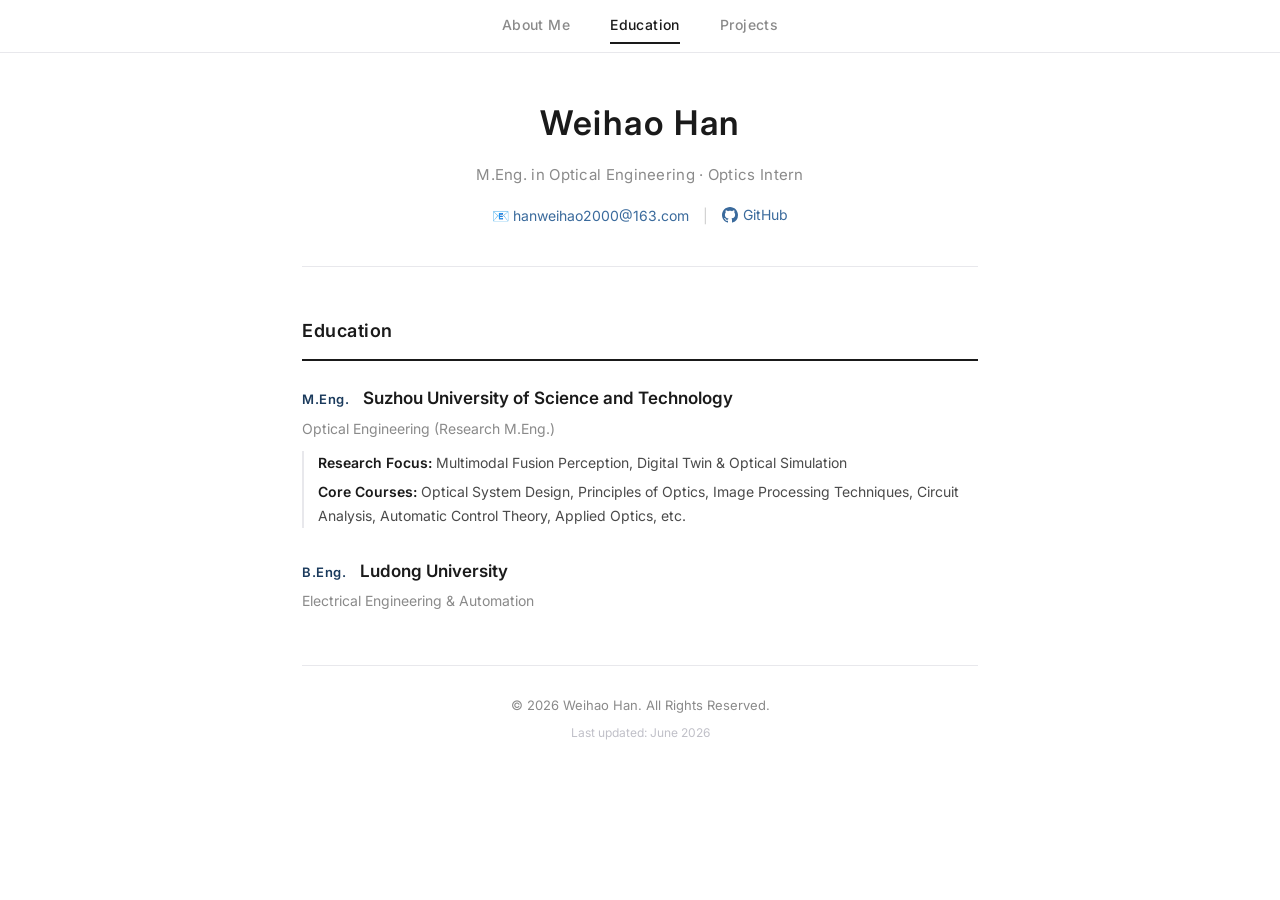
==== education.html @ 5af1f43f "Initial commit: Personal academic homepage" ====
<!DOCTYPE html>
<html lang="en">
<head>
  <meta charset="UTF-8">
  <meta name="viewport" content="width=device-width, initial-scale=1.0">
  <title>Education | Weihao Han</title>
  <link rel="stylesheet" href="style.css">
  <link rel="preconnect" href="https://fonts.googleapis.com">
  <link rel="preconnect" href="https://fonts.gstatic.com" crossorigin>
  <link href="https://fonts.googleapis.com/css2?family=Inter:wght@300;400;500;600;700&family=Noto+Sans+SC:wght@300;400;500;600;700&display=swap" rel="stylesheet">
</head>
<body>

  <nav class="nav">
    <div class="nav-inner">
      <a href="index.html" class="nav-link">About Me</a>
      <a href="education.html" class="nav-link active">Education</a>
      <a href="projects.html" class="nav-link">Projects</a>
    </div>
  </nav>

  <div class="container">

    <header class="header">
      <h1 class="name">Weihao Han</h1>
      <p class="subtitle">M.Eng. in Optical Engineering · Optics Intern</p>
      <div class="contact">
        <span class="contact-item">📧 <a href="mailto:hanweihao2000@163.com">hanweihao2000@163.com</a></span>
        <span class="contact-divider">|</span>
        <span class="contact-item">
          <a href="https://github.com/azure-souls" target="_blank" class="github-link">
            <svg class="github-icon" width="16" height="16" viewBox="0 0 16 16" fill="currentColor"><path d="M8 0C3.58 0 0 3.58 0 8c0 3.54 2.29 6.53 5.47 7.59.4.07.55-.17.55-.38 0-.19-.01-.82-.01-1.49-2.01.37-2.53-.49-2.69-.94-.09-.23-.48-.94-.82-1.13-.28-.15-.68-.52-.01-.53.63-.01 1.08.58 1.23.82.72 1.21 1.87.87 2.33.66.07-.52.28-.87.51-1.07-1.78-.2-3.64-.89-3.64-3.95 0-.87.31-1.59.82-2.15-.08-.2-.36-1.02.08-2.12 0 0 .67-.21 2.2.82.64-.18 1.32-.27 2-.27.68 0 1.36.09 2 .27 1.53-1.04 2.2-.82 2.2-.82.44 1.1.16 1.92.08 2.12.51.56.82 1.27.82 2.15 0 3.07-1.87 3.75-3.65 3.95.29.25.54.73.54 1.48 0 1.07-.01 1.93-.01 2.2 0 .21.15.46.55.38A8.013 8.013 0 0016 8c0-4.42-3.58-8-8-8z"/></svg>
            GitHub
          </a>
        </span>
      </div>
    </header>

    <section class="section" id="education">
      <h2 class="section-title">Education</h2>
      <div class="edu-item">
        <div class="edu-header">
          <span class="edu-degree">M.Eng.</span>
          <span class="edu-school">Suzhou University of Science and Technology</span>
        </div>
        <div class="edu-major">Optical Engineering (Research M.Eng.)</div>
        <div class="edu-detail">
          <p><strong>Research Focus:</strong> Multimodal Fusion Perception, Digital Twin & Optical Simulation</p>
          <p><strong>Core Courses:</strong> Optical System Design, Principles of Optics, Image Processing Techniques, Circuit Analysis, Automatic Control Theory, Applied Optics, etc.</p>
        </div>
      </div>
      <div class="edu-item">
        <div class="edu-header">
          <span class="edu-degree">B.Eng.</span>
          <span class="edu-school">Ludong University</span>
        </div>
        <div class="edu-major">Electrical Engineering & Automation</div>
      </div>
    </section>

    <footer class="footer">
      <p>&copy; 2026 Weihao Han. All Rights Reserved.</p>
      <p class="footer-update">Last updated: June 2026</p>
    </footer>

  </div>
</body>
</html>
---- style.css ----
* {
  margin: 0;
  padding: 0;
  box-sizing: border-box;
}

:root {
  --bg: #fff;
  --text-primary: #1a1a1a;
  --text-secondary: #4a4a4a;
  --text-muted: #8a8a8a;
  --accent: #1a3a5c;
  --accent-light: #3a6a9c;
  --border: #e8e8ec;
  --tag-bg: #f2f4f6;
  --tag-text: #3a6a9c;
  --transition: 0.15s ease;
}

html {
  scroll-behavior: smooth;
  -webkit-font-smoothing: antialiased;
  -moz-osx-font-smoothing: grayscale;
}

body {
  font-family: 'Inter', 'Noto Sans SC', -apple-system, BlinkMacSystemFont, 'Segoe UI', sans-serif;
  background: var(--bg);
  color: var(--text-primary);
  line-height: 1.8;
  font-size: 15px;
  font-weight: 400;
}

.nav {
  position: fixed;
  top: 0;
  left: 0;
  right: 0;
  z-index: 100;
  background: rgba(255, 255, 255, 0.92);
  backdrop-filter: blur(8px);
  -webkit-backdrop-filter: blur(8px);
  border-bottom: 1px solid var(--border);
}

.nav-inner {
  max-width: 740px;
  margin: 0 auto;
  padding: 0 32px;
  display: flex;
  align-items: center;
  justify-content: center;
  gap: 40px;
  height: 52px;
}

.nav-link {
  font-size: 14px;
  font-weight: 500;
  color: var(--text-muted);
  text-decoration: none;
  letter-spacing: 0.03em;
  transition: color var(--transition);
  padding: 4px 0;
  border-bottom: 2px solid transparent;
}

.nav-link:hover {
  color: var(--text-primary);
}

.nav-link.active {
  color: var(--text-primary);
  border-bottom-color: var(--text-primary);
}

.container {
  max-width: 740px;
  margin: 0 auto;
  padding: 92px 32px 60px;
}

.header {
  text-align: center;
  padding-bottom: 36px;
  margin-bottom: 48px;
  border-bottom: 1px solid var(--border);
}

.name {
  font-size: 34px;
  font-weight: 600;
  color: var(--text-primary);
  letter-spacing: 0.05em;
  margin-bottom: 8px;
}

.subtitle {
  font-size: 15px;
  font-weight: 400;
  color: var(--text-muted);
  margin-bottom: 14px;
  letter-spacing: 0.02em;
}

.contact {
  display: flex;
  align-items: center;
  justify-content: center;
  flex-wrap: wrap;
  gap: 2px;
  font-size: 14px;
  color: var(--text-muted);
}

.contact-item a {
  color: var(--accent-light);
  text-decoration: none;
  transition: color var(--transition);
}

.contact-item a:hover {
  text-decoration: underline;
}

.contact-divider {
  margin: 0 12px;
  color: #ccc;
  user-select: none;
}

.github-link {
  display: inline-flex;
  align-items: center;
  gap: 5px;
  color: var(--text-muted);
  text-decoration: none;
  transition: color var(--transition);
}

.github-link:hover {
  color: var(--text-primary);
}

.github-icon {
  flex-shrink: 0;
}

.section {
  margin-bottom: 52px;
}

.section-title {
  font-size: 18px;
  font-weight: 600;
  color: var(--text-primary);
  margin-bottom: 22px;
  padding-bottom: 12px;
  border-bottom: 2px solid var(--text-primary);
  letter-spacing: 0.03em;
}

.about-text {
  color: var(--text-secondary);
  font-size: 15px;
  line-height: 1.9;
  margin-bottom: 12px;
}

.personal-info {
  display: flex;
  gap: 40px;
}

.info-row {
  font-size: 14px;
  color: var(--text-muted);
}

.info-label {
  font-weight: 500;
  color: var(--text-secondary);
}

.edu-item {
  margin-bottom: 28px;
  position: relative;
}

.edu-item:last-child {
  margin-bottom: 0;
}

.edu-header {
  display: flex;
  align-items: baseline;
  gap: 14px;
  margin-bottom: 2px;
  flex-wrap: wrap;
}

.edu-degree {
  font-size: 13px;
  font-weight: 600;
  color: var(--accent);
  letter-spacing: 0.04em;
}

.edu-school {
  font-size: 17px;
  font-weight: 600;
  color: var(--text-primary);
}

.edu-time {
  font-size: 13px;
  color: var(--text-muted);
  margin-left: auto;
}

.edu-major {
  font-size: 14px;
  color: var(--text-muted);
  margin-bottom: 10px;
}

.edu-detail {
  padding-left: 14px;
  border-left: 2px solid var(--border);
}

.edu-detail p {
  font-size: 14px;
  color: var(--text-secondary);
  margin-bottom: 5px;
  line-height: 1.7;
}

.edu-detail p:last-child {
  margin-bottom: 0;
}

.edu-detail strong {
  color: var(--text-primary);
  font-weight: 600;
}

.research-grid {
  display: grid;
  grid-template-columns: repeat(3, 1fr);
  gap: 20px;
}

.research-card {
  padding: 0;
}

.research-card h3 {
  font-size: 15px;
  font-weight: 600;
  color: var(--accent);
  margin-bottom: 6px;
  letter-spacing: 0.02em;
}

.research-card p {
  font-size: 13px;
  color: var(--text-muted);
  line-height: 1.65;
}

.project-item {
  margin-bottom: 32px;
  position: relative;
}

.project-item:last-child {
  margin-bottom: 0;
}

.project-header {
  display: flex;
  align-items: baseline;
  justify-content: space-between;
  flex-wrap: wrap;
  gap: 8px;
  margin-bottom: 2px;
}

.project-title {
  font-size: 16px;
  font-weight: 600;
  color: var(--text-primary);
  letter-spacing: 0.02em;
}

.project-title a {
  color: inherit;
  text-decoration: none;
  transition: color var(--transition);
}

.project-title a:hover {
  color: var(--accent-light);
}

.project-time {
  font-size: 13px;
  font-weight: 500;
  color: var(--text-muted);
  white-space: nowrap;
}

.project-role {
  font-size: 13px;
  color: var(--accent-light);
  margin-bottom: 10px;
}

.project-details {
  padding-left: 16px;
  border-left: 2px solid var(--border);
}

.project-details li {
  font-size: 14px;
  color: var(--text-secondary);
  margin-bottom: 7px;
  line-height: 1.75;
}

.project-details li:last-child {
  margin-bottom: 0;
}

.project-details li::marker {
  color: var(--accent-light);
}

.project-item-link {
  text-decoration: none;
  color: inherit;
  display: block;
  cursor: pointer;
  transition: opacity var(--transition);
}

.project-item-link:hover {
  opacity: 0.85;
}

.media-placeholder {
  width: 100%;
  min-height: 200px;
  background: #f8f9fa;
  border: 1px dashed var(--border);
  border-radius: 4px;
  display: flex;
  flex-direction: column;
  align-items: center;
  justify-content: center;
  color: var(--text-muted);
  font-size: 14px;
  margin: 24px 0;
  text-align: center;
  padding: 24px;
}

.media-placeholder p {
  margin-bottom: 8px;
}

.media-placeholder .media-hint {
  font-size: 13px;
  color: #b0b0b8;
}

.media-subsection {
  margin-bottom: 28px;
}

.media-subsection:last-child {
  margin-bottom: 0;
}

.media-subsection-title {
  font-size: 15px;
  font-weight: 600;
  color: var(--text-primary);
  margin-bottom: 14px;
  padding-left: 12px;
  border-left: 2px solid var(--accent);
}

.media-category {
  margin-bottom: 36px;
}

.media-category:last-child {
  margin-bottom: 0;
}

.media-category-title {
  font-size: 17px;
  font-weight: 600;
  color: var(--accent);
  margin-bottom: 18px;
  letter-spacing: 0.02em;
}

.media-grid {
  display: grid;
  grid-template-columns: repeat(2, 1fr);
  gap: 12px;
  margin-bottom: 16px;
}

.media-grid.col-3 {
  grid-template-columns: repeat(3, 1fr);
}

.media-grid img {
  width: 100%;
  height: 220px;
  object-fit: cover;
  border-radius: 4px;
  border: 1px solid var(--border);
  cursor: pointer;
  transition: opacity var(--transition);
}

.media-grid img:hover {
  opacity: 0.85;
}

.media-grid video {
  width: 100%;
  height: auto;
  border-radius: 4px;
  border: 1px solid var(--border);
  background: #000;
}

.project-item-no-link {
  cursor: default;
  opacity: 0.6;
}

.project-item-no-link:hover {
  opacity: 0.6;
}

.lightbox {
  display: none;
  position: fixed;
  top: 0;
  left: 0;
  right: 0;
  bottom: 0;
  background: rgba(0, 0, 0, 0.9);
  z-index: 200;
  align-items: center;
  justify-content: center;
  cursor: pointer;
}

.lightbox.active {
  display: flex;
}

.lightbox img {
  max-width: 90vw;
  max-height: 90vh;
  border-radius: 4px;
}

.lightbox-close {
  position: absolute;
  top: 24px;
  right: 32px;
  color: #fff;
  font-size: 32px;
  cursor: pointer;
  z-index: 201;
}

.back-link {
  display: inline-flex;
  align-items: center;
  gap: 6px;
  font-size: 14px;
  color: var(--text-muted);
  text-decoration: none;
  margin-bottom: 32px;
  transition: color var(--transition);
}

.back-link:hover {
  color: var(--text-primary);
}

.skills-group {
  display: flex;
  flex-direction: column;
  gap: 22px;
}

.skill-cat-title {
  font-size: 14px;
  font-weight: 600;
  color: var(--accent);
  margin-bottom: 8px;
  letter-spacing: 0.02em;
}

.skill-tags {
  display: flex;
  flex-wrap: wrap;
  gap: 8px;
}

.skill-tag {
  display: inline-block;
  font-size: 13px;
  font-weight: 500;
  color: var(--tag-text);
  background: var(--tag-bg);
  padding: 5px 15px;
  border-radius: 4px;
  transition: background var(--transition), color var(--transition);
}

.skill-tag:hover {
  background: var(--accent);
  color: #fff;
}

.eval-list {
  padding-left: 20px;
}

.eval-list li {
  font-size: 14px;
  color: var(--text-secondary);
  margin-bottom: 10px;
  line-height: 1.7;
}

.eval-list li:last-child {
  margin-bottom: 0;
}

.eval-list li::marker {
  color: var(--accent-light);
}

.footer {
  text-align: center;
  padding: 28px 0 0;
  margin-top: 48px;
  border-top: 1px solid var(--border);
  color: var(--text-muted);
  font-size: 13px;
}

.footer p {
  margin-bottom: 4px;
}

.footer-update {
  font-size: 12px;
  color: #c0c0c8;
}

@media (max-width: 680px) {
  .nav-inner {
    gap: 28px;
    padding: 0 20px;
  }

  .container {
    padding: 72px 20px 40px;
  }

  .name {
    font-size: 28px;
  }

  .subtitle {
    font-size: 14px;
  }

  .research-grid {
    grid-template-columns: 1fr;
  }

  .project-header {
    flex-direction: column;
  }

  .personal-info {
    flex-direction: column;
    gap: 8px;
  }

  .skill-tags {
    gap: 6px;
  }

  .contact {
    flex-direction: column;
    gap: 4px;
  }

  .contact-divider {
    display: none;
  }

  .media-grid {
    grid-template-columns: 1fr;
  }

  .media-grid.col-3 {
    grid-template-columns: 1fr;
  }
}
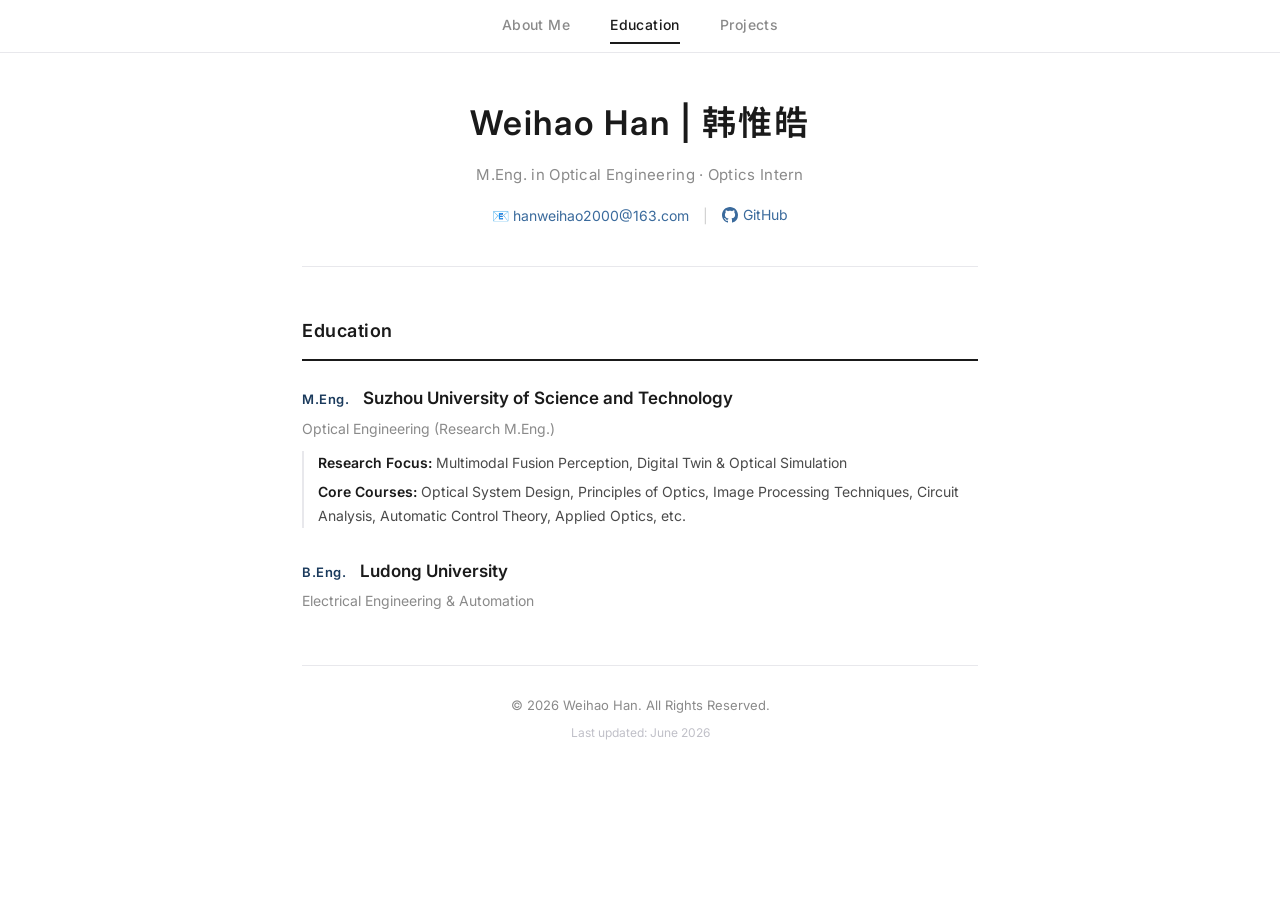
==== commit 38c7b2a5: "Fix: URL-encode plus sign in image filename" ====
--- a/education.html
+++ b/education.html
@@ -22,7 +22,7 @@
   <div class="container">
 
     <header class="header">
-      <h1 class="name">Weihao Han</h1>
+      <h1 class="name">Weihao Han | 韩惟皓</h1>
       <p class="subtitle">M.Eng. in Optical Engineering · Optics Intern</p>
       <div class="contact">
         <span class="contact-item">📧 <a href="mailto:hanweihao2000@163.com">hanweihao2000@163.com</a></span>
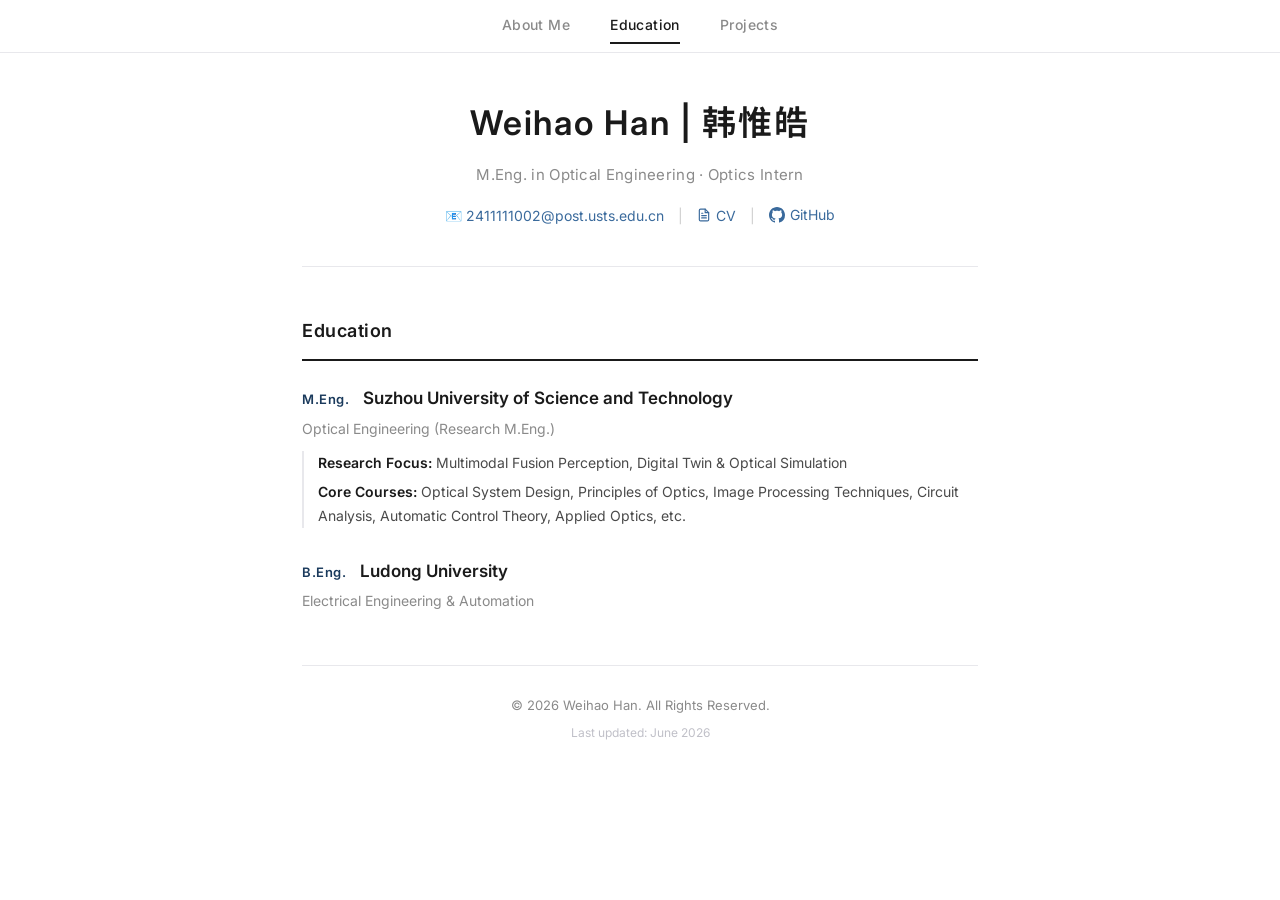
==== commit 7543aa68: "Update email, add CV link, fix .nojekyll, add window opener media" ====
--- a/education.html
+++ b/education.html
@@ -25,7 +25,14 @@
       <h1 class="name">Weihao Han | 韩惟皓</h1>
       <p class="subtitle">M.Eng. in Optical Engineering · Optics Intern</p>
       <div class="contact">
-        <span class="contact-item">📧 <a href="mailto:hanweihao2000@163.com">hanweihao2000@163.com</a></span>
+        <span class="contact-item">📧 <a href="mailto:2411111002@post.usts.edu.cn">2411111002@post.usts.edu.cn</a></span>
+        <span class="contact-divider">|</span>
+        <span class="contact-item">
+          <a href="韩惟皓申博简历.pdf" target="_blank" class="cv-link">
+            <svg class="cv-icon" width="14" height="14" viewBox="0 0 24 24" fill="none" stroke="currentColor" stroke-width="2" stroke-linecap="round" stroke-linejoin="round"><path d="M14 2H6a2 2 0 0 0-2 2v16a2 2 0 0 0 2 2h12a2 2 0 0 0 2-2V8z"/><polyline points="14 2 14 8 20 8"/><line x1="16" y1="13" x2="8" y2="13"/><line x1="16" y1="17" x2="8" y2="17"/><polyline points="10 9 9 9 8 9"/></svg>
+            CV
+          </a>
+        </span>
         <span class="contact-divider">|</span>
         <span class="contact-item">
           <a href="https://github.com/azure-souls" target="_blank" class="github-link">
--- a/style.css
+++ b/style.css
@@ -147,6 +147,23 @@
   flex-shrink: 0;
 }
 
+.cv-link {
+  display: inline-flex;
+  align-items: center;
+  gap: 5px;
+  color: var(--text-muted);
+  text-decoration: none;
+  transition: color var(--transition);
+}
+
+.cv-link:hover {
+  color: var(--text-primary);
+}
+
+.cv-icon {
+  flex-shrink: 0;
+}
+
 .section {
   margin-bottom: 52px;
 }
@@ -271,8 +288,13 @@
 }
 
 .project-item {
-  margin-bottom: 32px;
+  margin-bottom: 40px;
   position: relative;
+  padding: 20px 18px;
+  margin-left: -18px;
+  margin-right: -18px;
+  border-radius: 4px;
+  transition: background var(--transition);
 }
 
 .project-item:last-child {
@@ -343,11 +365,10 @@
   color: inherit;
   display: block;
   cursor: pointer;
-  transition: opacity var(--transition);
-}
-
-.project-item-link:hover {
-  opacity: 0.85;
+}
+
+.project-item-link:hover .project-item {
+  background: #d4e4fc;
 }
 
 .media-placeholder {
@@ -449,6 +470,10 @@
 
 .project-item-no-link:hover {
   opacity: 0.6;
+}
+
+.project-item-no-link:hover .project-item {
+  background: transparent;
 }
 
 .lightbox {
@@ -506,6 +531,20 @@
   gap: 22px;
 }
 
+.skill-category-no-link {
+  opacity: 0.7;
+  transform: scale(0.96);
+  transform-origin: top left;
+}
+
+a.skill-tag {
+  transition: background var(--transition);
+}
+
+a.skill-tag:hover {
+  background: #d4e4fc;
+}
+
 .skill-cat-title {
   font-size: 14px;
   font-weight: 600;
@@ -524,16 +563,10 @@
   display: inline-block;
   font-size: 13px;
   font-weight: 500;
-  color: var(--tag-text);
+  color: var(--text-primary);
   background: var(--tag-bg);
   padding: 5px 15px;
   border-radius: 4px;
-  transition: background var(--transition), color var(--transition);
-}
-
-.skill-tag:hover {
-  background: var(--accent);
-  color: #fff;
 }
 
 .eval-list {
@@ -624,4 +657,10 @@
   .media-grid.col-3 {
     grid-template-columns: 1fr;
   }
-}
+
+  .project-item {
+    margin-left: -12px;
+    margin-right: -12px;
+    padding: 16px 12px;
+  }
+}
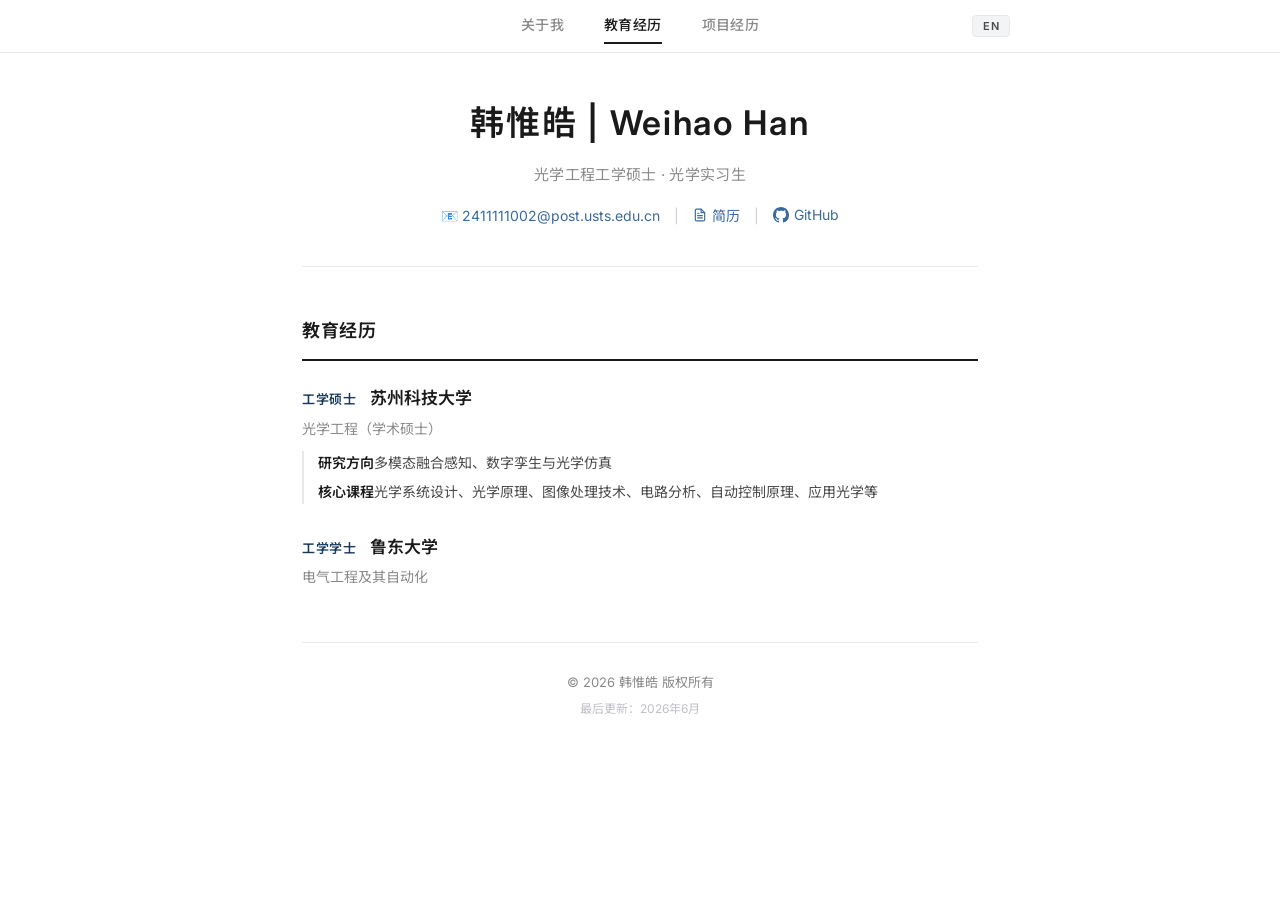
==== commit 526bd9d4: "add bilingual i18n support (Chinese/English)" ====
--- a/education.html
+++ b/education.html
@@ -1,9 +1,9 @@
 <!DOCTYPE html>
-<html lang="en">
+<html lang="zh-CN">
 <head>
   <meta charset="UTF-8">
   <meta name="viewport" content="width=device-width, initial-scale=1.0">
-  <title>Education | Weihao Han</title>
+  <title data-i18n="edu.title">教育经历 | 韩惟皓</title>
   <link rel="stylesheet" href="style.css">
   <link rel="preconnect" href="https://fonts.googleapis.com">
   <link rel="preconnect" href="https://fonts.gstatic.com" crossorigin>
@@ -13,24 +13,25 @@
 
   <nav class="nav">
     <div class="nav-inner">
-      <a href="index.html" class="nav-link">About Me</a>
-      <a href="education.html" class="nav-link active">Education</a>
-      <a href="projects.html" class="nav-link">Projects</a>
+      <a href="index.html" class="nav-link" data-i18n="nav.about">关于我</a>
+      <a href="education.html" class="nav-link active" data-i18n="nav.education">教育经历</a>
+      <a href="projects.html" class="nav-link" data-i18n="nav.projects">项目经历</a>
+      <button id="lang-toggle" onclick="toggleLang()" class="lang-toggle">EN</button>
     </div>
   </nav>
 
   <div class="container">
 
     <header class="header">
-      <h1 class="name">Weihao Han | 韩惟皓</h1>
-      <p class="subtitle">M.Eng. in Optical Engineering · Optics Intern</p>
+      <h1 class="name" data-i18n="header.name">韩惟皓 | Weihao Han</h1>
+      <p class="subtitle" data-i18n="header.subtitle">光学工程工学硕士 · 光学实习生</p>
       <div class="contact">
-        <span class="contact-item">📧 <a href="mailto:2411111002@post.usts.edu.cn">2411111002@post.usts.edu.cn</a></span>
+        <span class="contact-item"><a href="mailto:2411111002@post.usts.edu.cn" data-i18n="header.email">📧 2411111002@post.usts.edu.cn</a></span>
         <span class="contact-divider">|</span>
         <span class="contact-item">
           <a href="韩惟皓申博简历.pdf" target="_blank" class="cv-link">
             <svg class="cv-icon" width="14" height="14" viewBox="0 0 24 24" fill="none" stroke="currentColor" stroke-width="2" stroke-linecap="round" stroke-linejoin="round"><path d="M14 2H6a2 2 0 0 0-2 2v16a2 2 0 0 0 2 2h12a2 2 0 0 0 2-2V8z"/><polyline points="14 2 14 8 20 8"/><line x1="16" y1="13" x2="8" y2="13"/><line x1="16" y1="17" x2="8" y2="17"/><polyline points="10 9 9 9 8 9"/></svg>
-            CV
+            <span data-i18n="header.cv">简历</span>
           </a>
         </span>
         <span class="contact-divider">|</span>
@@ -44,32 +45,34 @@
     </header>
 
     <section class="section" id="education">
-      <h2 class="section-title">Education</h2>
+      <h2 class="section-title" data-i18n="edu.heading">教育经历</h2>
       <div class="edu-item">
         <div class="edu-header">
-          <span class="edu-degree">M.Eng.</span>
-          <span class="edu-school">Suzhou University of Science and Technology</span>
+          <span class="edu-degree" data-i18n="edu.meng">工学硕士</span>
+          <span class="edu-school" data-i18n="edu.usts">苏州科技大学</span>
         </div>
-        <div class="edu-major">Optical Engineering (Research M.Eng.)</div>
+        <div class="edu-major" data-i18n="edu.usts.major">光学工程（学术硕士）</div>
         <div class="edu-detail">
-          <p><strong>Research Focus:</strong> Multimodal Fusion Perception, Digital Twin & Optical Simulation</p>
-          <p><strong>Core Courses:</strong> Optical System Design, Principles of Optics, Image Processing Techniques, Circuit Analysis, Automatic Control Theory, Applied Optics, etc.</p>
+          <p><strong data-i18n="edu.usts.focus">研究方向</strong><span data-i18n="edu.usts.focus.val">：多模态融合感知、数字孪生与光学仿真</span></p>
+          <p><strong data-i18n="edu.usts.courses">核心课程</strong><span data-i18n="edu.usts.courses.val">：光学系统设计、光学原理、图像处理技术、电路分析、自动控制原理、应用光学等</span></p>
         </div>
       </div>
       <div class="edu-item">
         <div class="edu-header">
-          <span class="edu-degree">B.Eng.</span>
-          <span class="edu-school">Ludong University</span>
+          <span class="edu-degree" data-i18n="edu.beng">工学学士</span>
+          <span class="edu-school" data-i18n="edu.ldu">鲁东大学</span>
         </div>
-        <div class="edu-major">Electrical Engineering & Automation</div>
+        <div class="edu-major" data-i18n="edu.ldu.major">电气工程及其自动化</div>
       </div>
     </section>
 
     <footer class="footer">
-      <p>&copy; 2026 Weihao Han. All Rights Reserved.</p>
-      <p class="footer-update">Last updated: June 2026</p>
+      <p data-i18n="footer.copyright">© 2026 韩惟皓 版权所有</p>
+      <p class="footer-update" data-i18n="footer.updated">最后更新：2026年6月</p>
     </footer>
 
   </div>
+
+  <script src="i18n.js"></script>
 </body>
 </html>
--- a/style.css
+++ b/style.css
@@ -53,6 +53,30 @@
   justify-content: center;
   gap: 40px;
   height: 52px;
+  position: relative;
+}
+
+.lang-toggle {
+  position: absolute;
+  right: 0;
+  top: 50%;
+  transform: translateY(-50%);
+  background: var(--tag-bg);
+  border: 1px solid var(--border);
+  color: var(--text-secondary);
+  font-size: 11px;
+  font-weight: 600;
+  font-family: inherit;
+  padding: 3px 10px;
+  border-radius: 4px;
+  cursor: pointer;
+  letter-spacing: 0.04em;
+  transition: all var(--transition);
+}
+
+.lang-toggle:hover {
+  background: var(--border);
+  color: var(--text-primary);
 }
 
 .nav-link {
@@ -663,4 +687,12 @@
     margin-right: -12px;
     padding: 16px 12px;
   }
-}
+
+  .lang-toggle {
+    position: static;
+    transform: none;
+    margin-top: 8px;
+    font-size: 12px;
+    padding: 4px 14px;
+  }
+}
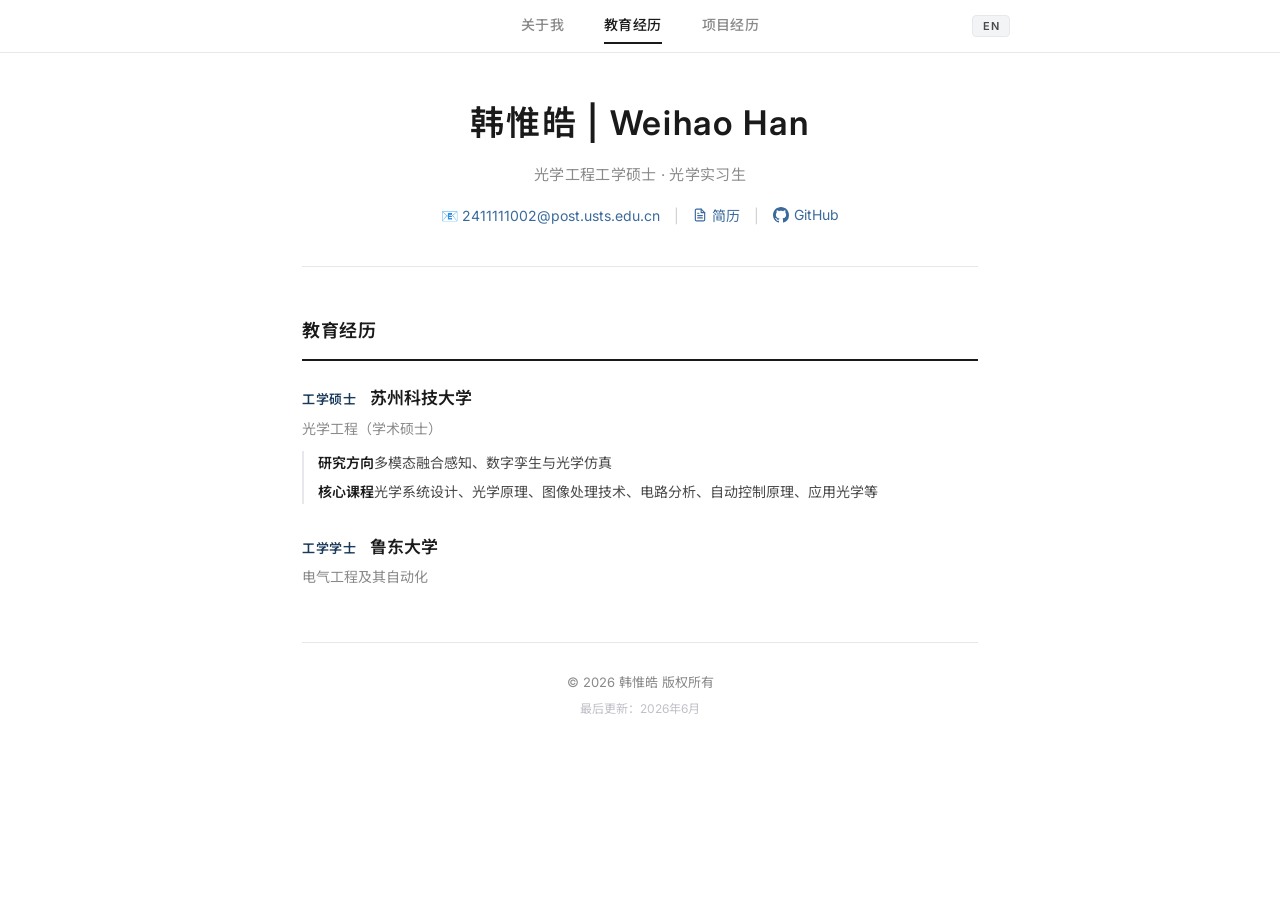
==== commit bbd910a6: "update CV link to job application resume" ====
--- a/education.html
+++ b/education.html
@@ -29,7 +29,7 @@
         <span class="contact-item"><a href="mailto:2411111002@post.usts.edu.cn" data-i18n="header.email">📧 2411111002@post.usts.edu.cn</a></span>
         <span class="contact-divider">|</span>
         <span class="contact-item">
-          <a href="韩惟皓申博简历.pdf" target="_blank" class="cv-link">
+          <a href="韩惟皓求职简历.pdf" target="_blank" class="cv-link">
             <svg class="cv-icon" width="14" height="14" viewBox="0 0 24 24" fill="none" stroke="currentColor" stroke-width="2" stroke-linecap="round" stroke-linejoin="round"><path d="M14 2H6a2 2 0 0 0-2 2v16a2 2 0 0 0 2 2h12a2 2 0 0 0 2-2V8z"/><polyline points="14 2 14 8 20 8"/><line x1="16" y1="13" x2="8" y2="13"/><line x1="16" y1="17" x2="8" y2="17"/><polyline points="10 9 9 9 8 9"/></svg>
             <span data-i18n="header.cv">简历</span>
           </a>
--- a/style.css
+++ b/style.css
@@ -485,6 +485,34 @@
   border-radius: 4px;
   border: 1px solid var(--border);
   background: #000;
+}
+
+.media-figure {
+  margin: 0;
+  display: flex;
+  flex-direction: column;
+}
+
+.media-figure img {
+  width: 100%;
+  height: 220px;
+  object-fit: cover;
+  border-radius: 4px;
+  border: 1px solid var(--border);
+  cursor: pointer;
+  transition: opacity var(--transition);
+}
+
+.media-figure img:hover {
+  opacity: 0.85;
+}
+
+.media-caption {
+  font-size: 12px;
+  color: var(--text-muted);
+  text-align: center;
+  margin-top: 6px;
+  line-height: 1.5;
 }
 
 .project-item-no-link {
